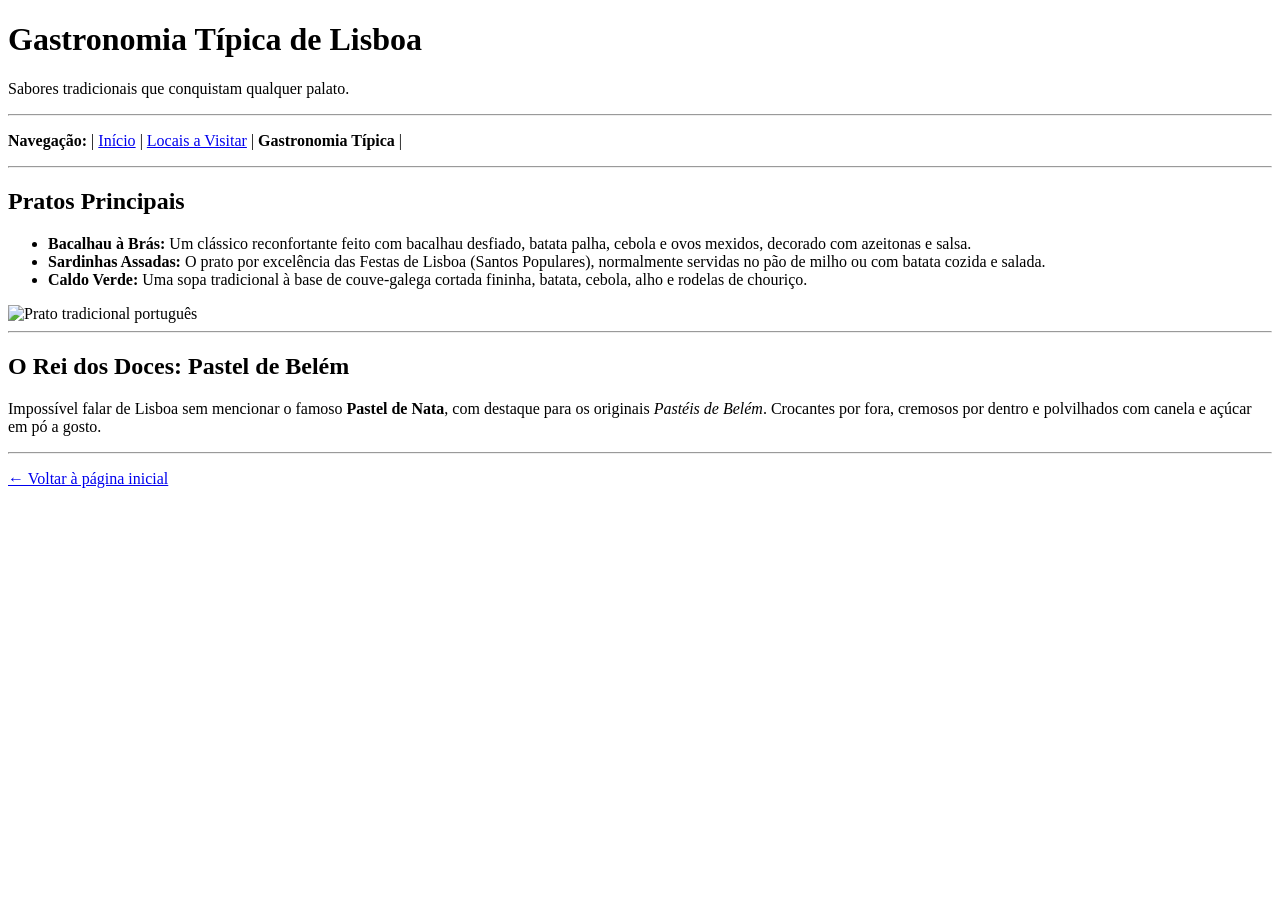
==== gastronomia.html @ 052ead87 "Add files via upload" ====
<!doctype html>
<html lang="pt">
  <head>
    <meta charset="UTF-8" />
    <meta name="viewport" content="width=device-width, initial-scale=1.0" />
    <title>Guia Turístico de Lisboa - Gastronomia Típica</title>
  </head>
  <body>
    <!-- Cabeçalho Principal -->
    <h1>Gastronomia Típica de Lisboa</h1>
    <p>Sabores tradicionais que conquistam qualquer palato.</p>

    <hr />

    <!-- Menu de Navegação -->
    <nav>
      <p>
        <strong>Navegação:</strong> | 
        <a href="index.html">Início</a> | 
        <a href="locais.html">Locais a Visitar</a> | 
        <b>Gastronomia Típica</b> |
      </p>
    </nav>

    <hr />

    <!-- Pratos Principais -->
    <h2>Pratos Principais</h2>
    <ul>
      <li>
        <strong>Bacalhau à Brás:</strong> Um clássico reconfortante feito com bacalhau desfiado, 
        batata palha, cebola e ovos mexidos, decorado com azeitonas e salsa.
      </li>
      <li>
        <strong>Sardinhas Assadas:</strong> O prato por excelência das Festas de Lisboa (Santos Populares), 
        normalmente servidas no pão de milho ou com batata cozida e salada.
      </li>
      <li>
        <strong>Caldo Verde:</strong> Uma sopa tradicional à base de couve-galega cortada fininha, 
        batata, cebola, alho e rodelas de chouriço.
      </li>
    </ul>

    <!-- Imagem de Gastronomia -->
    <img 
      src="https://images.unsplash.com/photo-1534422298391-e4f8c172dddb?w=600" 
      alt="Prato tradicional português" 
      width="500" 
    />

    <hr />

    <!-- Sobremesas e Doces -->
    <h2>O Rei dos Doces: Pastel de Belém</h2>
    <p>
      Impossível falar de Lisboa sem mencionar o famoso <strong>Pastel de Nata</strong>, com destaque 
      para os originais <em>Pastéis de Belém</em>. Crocantes por fora, cremosos por dentro e polvilhados 
      com canela e açúcar em pó a gosto.
    </p>

    <hr />

    <p><a href="index.html">← Voltar à página inicial</a></p>
  </body>
</html>
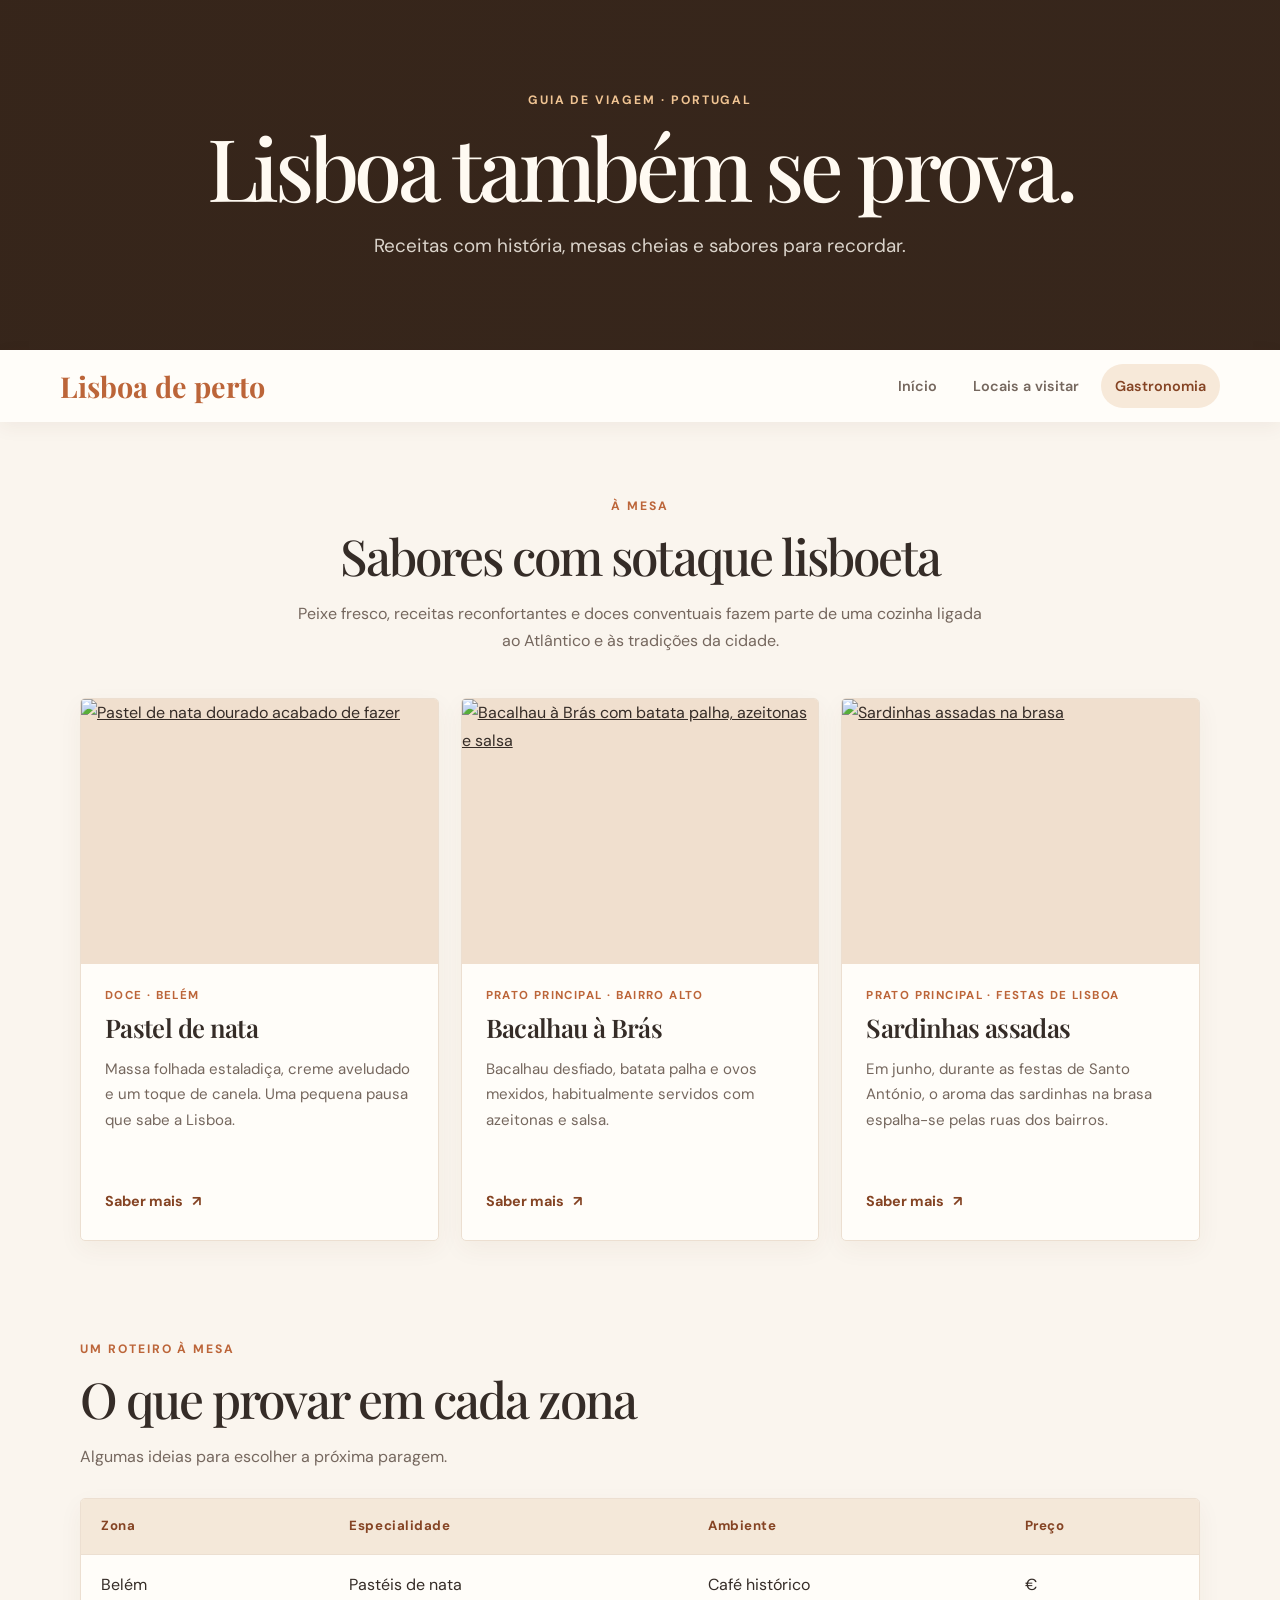
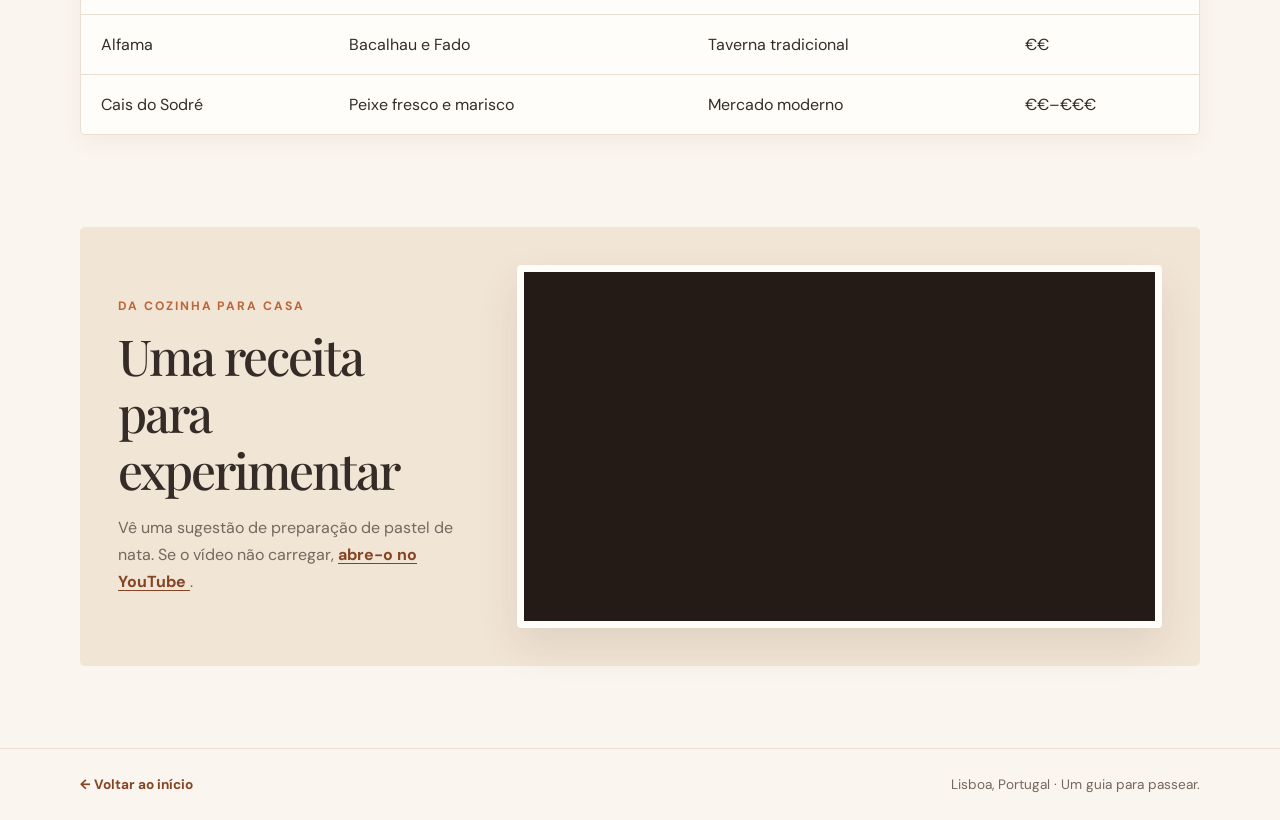
==== commit 82564e32: "Atualizar HTML, criar pasta e ficheiros CSS e atualizar zip" ====
--- a/gastronomia.html
+++ b/gastronomia.html
@@ -3,63 +3,208 @@
   <head>
     <meta charset="UTF-8" />
     <meta name="viewport" content="width=device-width, initial-scale=1.0" />
-    <title>Guia Turístico de Lisboa - Gastronomia Típica</title>
+    <meta
+      name="description"
+      content="Descobre alguns dos sabores mais conhecidos de Lisboa e onde os encontrar."
+    />
+    <title>Gastronomia — Lisboa</title>
+    <link rel="stylesheet" href="css/gastronomia.css" />
   </head>
   <body>
-    <!-- Cabeçalho Principal -->
-    <h1>Gastronomia Típica de Lisboa</h1>
-    <p>Sabores tradicionais que conquistam qualquer palato.</p>
-
-    <hr />
-
-    <!-- Menu de Navegação -->
-    <nav>
-      <p>
-        <strong>Navegação:</strong> | 
-        <a href="index.html">Início</a> | 
-        <a href="locais.html">Locais a Visitar</a> | 
-        <b>Gastronomia Típica</b> |
-      </p>
-    </nav>
-
-    <hr />
-
-    <!-- Pratos Principais -->
-    <h2>Pratos Principais</h2>
-    <ul>
-      <li>
-        <strong>Bacalhau à Brás:</strong> Um clássico reconfortante feito com bacalhau desfiado, 
-        batata palha, cebola e ovos mexidos, decorado com azeitonas e salsa.
-      </li>
-      <li>
-        <strong>Sardinhas Assadas:</strong> O prato por excelência das Festas de Lisboa (Santos Populares), 
-        normalmente servidas no pão de milho ou com batata cozida e salada.
-      </li>
-      <li>
-        <strong>Caldo Verde:</strong> Uma sopa tradicional à base de couve-galega cortada fininha, 
-        batata, cebola, alho e rodelas de chouriço.
-      </li>
-    </ul>
-
-    <!-- Imagem de Gastronomia -->
-    <img 
-      src="https://images.unsplash.com/photo-1534422298391-e4f8c172dddb?w=600" 
-      alt="Prato tradicional português" 
-      width="500" 
-    />
-
-    <hr />
-
-    <!-- Sobremesas e Doces -->
-    <h2>O Rei dos Doces: Pastel de Belém</h2>
-    <p>
-      Impossível falar de Lisboa sem mencionar o famoso <strong>Pastel de Nata</strong>, com destaque 
-      para os originais <em>Pastéis de Belém</em>. Crocantes por fora, cremosos por dentro e polvilhados 
-      com canela e açúcar em pó a gosto.
-    </p>
-
-    <hr />
-
-    <p><a href="index.html">← Voltar à página inicial</a></p>
+    <header class="site-header">
+      <div class="hero">
+        <p class="eyebrow">Guia de viagem · Portugal</p>
+        <h1>Lisboa também se prova.</h1>
+        <p class="hero-intro">
+          Receitas com história, mesas cheias e sabores para recordar.
+        </p>
+      </div>
+      <nav class="site-nav" aria-label="Navegação principal">
+        <a class="brand" href="index.html" aria-label="Lisboa de perto — início">Lisboa de perto</a>
+        <div class="nav-links">
+          <a href="index.html">Início</a>
+          <a href="locais.html">Locais a visitar</a>
+          <a href="gastronomia.html" aria-current="page">Gastronomia</a>
+        </div>
+      </nav>
+    </header>
+
+    <main>
+      <section class="page-intro">
+        <p class="eyebrow">À mesa</p>
+        <h2>Sabores com sotaque lisboeta</h2>
+        <p>
+          Peixe fresco, receitas reconfortantes e doces conventuais fazem parte
+          de uma cozinha ligada ao Atlântico e às tradições da cidade.
+        </p>
+      </section>
+
+      <section class="dishes-grid" aria-label="Pratos e doces típicos">
+        <article class="dish-card">
+          <a
+            class="dish-image"
+            href="https://pt.wikipedia.org/wiki/Pastel_de_nata"
+            target="_blank"
+            rel="noopener noreferrer"
+            aria-label="Saber mais sobre o pastel de nata"
+          >
+            <img
+              src="https://thumb.wikimedia.org/wikipedia/commons/thumb/1/16/Pastel_de_nata_%2818616473070%29.jpg/960px-Pastel_de_nata_%2818616473070%29.jpg?utm_source=commons.wikimedia.org&amp;utm_campaign=imageinfo&amp;utm_content=thumbnail"
+              alt="Pastel de nata dourado acabado de fazer"
+              loading="lazy"
+            />
+          </a>
+          <div class="dish-copy">
+            <p class="dish-type">Doce · Belém</p>
+            <h3>Pastel de nata</h3>
+            <p>
+              Massa folhada estaladiça, creme aveludado e um toque de canela.
+              Uma pequena pausa que sabe a Lisboa.
+            </p>
+            <a
+              class="text-link"
+              href="https://pt.wikipedia.org/wiki/Pastel_de_nata"
+              target="_blank"
+              rel="noopener noreferrer"
+            >
+              Saber mais <span aria-hidden="true">↗</span>
+            </a>
+          </div>
+        </article>
+
+        <article class="dish-card">
+          <a
+            class="dish-image"
+            href="https://pt.wikipedia.org/wiki/Bacalhau_%C3%A0_Br%C3%A1s"
+            target="_blank"
+            rel="noopener noreferrer"
+            aria-label="Saber mais sobre o bacalhau à Brás"
+          >
+            <img
+              src="https://thumb.wikimedia.org/wikipedia/commons/thumb/3/39/Bacalhau_a_Bras.jpg/960px-Bacalhau_a_Bras.jpg?utm_source=commons.wikimedia.org&amp;utm_campaign=imageinfo&amp;utm_content=thumbnail"
+              alt="Bacalhau à Brás com batata palha, azeitonas e salsa"
+              loading="lazy"
+            />
+          </a>
+          <div class="dish-copy">
+            <p class="dish-type">Prato principal · Bairro Alto</p>
+            <h3>Bacalhau à Brás</h3>
+            <p>
+              Bacalhau desfiado, batata palha e ovos mexidos, habitualmente
+              servidos com azeitonas e salsa.
+            </p>
+            <a
+              class="text-link"
+              href="https://pt.wikipedia.org/wiki/Bacalhau_%C3%A0_Br%C3%A1s"
+              target="_blank"
+              rel="noopener noreferrer"
+            >
+              Saber mais <span aria-hidden="true">↗</span>
+            </a>
+          </div>
+        </article>
+
+        <article class="dish-card">
+          <a
+            class="dish-image"
+            href="https://pt.wikipedia.org/wiki/Sardinha_assada"
+            target="_blank"
+            rel="noopener noreferrer"
+            aria-label="Saber mais sobre sardinhas assadas"
+          >
+            <img
+              src="https://upload.wikimedia.org/wikipedia/commons/c/c2/Grilled_Sardines_5.50%E2%82%AC_Marisqueira_O_Varino_Nazar%C3%A9_%283785526688%29.jpg"
+              alt="Sardinhas assadas na brasa"
+              loading="lazy"
+            />
+          </a>
+          <div class="dish-copy">
+            <p class="dish-type">Prato principal · Festas de Lisboa</p>
+            <h3>Sardinhas assadas</h3>
+            <p>
+              Em junho, durante as festas de Santo António, o aroma das
+              sardinhas na brasa espalha-se pelas ruas dos bairros.
+            </p>
+            <a
+              class="text-link"
+              href="https://pt.wikipedia.org/wiki/Sardinha_assada"
+              target="_blank"
+              rel="noopener noreferrer"
+            >
+              Saber mais <span aria-hidden="true">↗</span>
+            </a>
+          </div>
+        </article>
+      </section>
+
+      <section class="restaurants-section" aria-labelledby="restaurantes">
+        <div class="section-heading">
+          <p class="eyebrow">Um roteiro à mesa</p>
+          <h2 id="restaurantes">O que provar em cada zona</h2>
+          <p>Algumas ideias para escolher a próxima paragem.</p>
+        </div>
+        <div class="table-wrap">
+          <table>
+            <thead>
+              <tr>
+                <th scope="col">Zona</th>
+                <th scope="col">Especialidade</th>
+                <th scope="col">Ambiente</th>
+                <th scope="col">Preço</th>
+              </tr>
+            </thead>
+            <tbody>
+              <tr>
+                <td>Belém</td>
+                <td>Pastéis de nata</td>
+                <td>Café histórico</td>
+                <td>€</td>
+              </tr>
+              <tr>
+                <td>Alfama</td>
+                <td>Bacalhau e Fado</td>
+                <td>Taverna tradicional</td>
+                <td>€€</td>
+              </tr>
+              <tr>
+                <td>Cais do Sodré</td>
+                <td>Peixe fresco e marisco</td>
+                <td>Mercado moderno</td>
+                <td>€€–€€€</td>
+              </tr>
+            </tbody>
+          </table>
+        </div>
+      </section>
+
+      <section class="video-section" aria-labelledby="video-receita">
+        <div class="video-copy">
+          <p class="eyebrow">Da cozinha para casa</p>
+          <h2 id="video-receita">Uma receita para experimentar</h2>
+          <p>
+            Vê uma sugestão de preparação de pastel de nata. Se o vídeo não
+            carregar,
+            <a href="https://www.youtube.com/watch?v=D7qo84QYQoI">
+              abre-o no YouTube
+            </a>.
+          </p>
+        </div>
+        <div class="video-card">
+          <iframe
+            src="https://www.youtube-nocookie.com/embed/D7qo84QYQoI"
+            title="Vídeo com uma receita de pastel de nata"
+            loading="lazy"
+            allow="accelerometer; autoplay; clipboard-write; encrypted-media; gyroscope; picture-in-picture; web-share"
+            referrerpolicy="strict-origin-when-cross-origin"
+            allowfullscreen
+          ></iframe>
+        </div>
+      </section>
+    </main>
+
+    <footer class="site-footer">
+      <a href="index.html">← Voltar ao início</a>
+      <p>Lisboa, Portugal <span aria-hidden="true">·</span> Um guia para passear.</p>
+    </footer>
   </body>
-</html>+</html>
--- a/css/gastronomia.css
+++ b/css/gastronomia.css
@@ -0,0 +1,477 @@
+@import url("https://fonts.googleapis.com/css2?family=DM+Sans:wght@400;500;600;700&family=Playfair+Display:wght@500;600;700&display=swap");
+
+:root {
+  color-scheme: light;
+  --ink: #352c27;
+  --muted: #75675e;
+  --paper: #faf5ee;
+  --surface: #fffdf9;
+  --accent: #bc6539;
+  --accent-dark: #854424;
+  --line: #ecdfd1;
+  --serif: "Playfair Display", Georgia, serif;
+  --sans: "DM Sans", Arial, sans-serif;
+  --shadow: 0 18px 42px rgba(91, 53, 28, 0.11);
+}
+
+* {
+  box-sizing: border-box;
+}
+
+html {
+  scroll-behavior: smooth;
+}
+
+body {
+  margin: 0;
+  background: var(--paper);
+  color: var(--ink);
+  font-family: var(--sans);
+  line-height: 1.7;
+}
+
+a {
+  color: inherit;
+}
+
+a:focus-visible {
+  outline: 3px solid var(--accent);
+  outline-offset: 4px;
+}
+
+.site-header {
+  color: #fffaf2;
+  background: #38281e;
+}
+
+.hero {
+  min-height: 350px;
+  display: grid;
+  align-content: center;
+  justify-items: center;
+  padding: 70px 24px 66px;
+  text-align: center;
+  background:
+    linear-gradient(115deg, rgba(54, 37, 26, 0.93), rgba(54, 37, 26, 0.58)),
+    url("https://images.unsplash.com/photo-1555881400-74d7acaacd8b?w=1800&q=85")
+      center 53% / cover;
+}
+
+.eyebrow {
+  margin: 0 0 12px;
+  color: var(--accent);
+  font-size: 0.76rem;
+  font-weight: 700;
+  letter-spacing: 0.16em;
+  line-height: 1.4;
+  text-transform: uppercase;
+}
+
+.hero .eyebrow {
+  color: #f0c493;
+}
+
+.hero h1 {
+  max-width: 900px;
+  margin: 0;
+  font-family: var(--serif);
+  font-size: clamp(2.8rem, 7vw, 5.4rem);
+  font-weight: 500;
+  letter-spacing: -0.05em;
+  line-height: 1.06;
+  animation: rise-in 700ms ease-out both;
+}
+
+.hero-intro {
+  max-width: 560px;
+  margin: 18px 0 0;
+  color: rgba(255, 250, 242, 0.82);
+  font-size: clamp(1rem, 2vw, 1.18rem);
+  animation: rise-in 700ms 120ms ease-out both;
+}
+
+.site-nav {
+  min-height: 72px;
+  display: flex;
+  align-items: center;
+  justify-content: space-between;
+  gap: 24px;
+  padding: 0 max(24px, calc((100% - 1160px) / 2));
+  background: var(--surface);
+  color: var(--ink);
+  box-shadow: 0 5px 18px rgba(91, 53, 28, 0.06);
+}
+
+.brand {
+  color: var(--accent);
+  font-family: var(--serif);
+  font-size: 1.8rem;
+  font-weight: 700;
+  text-decoration: none;
+}
+
+.nav-links {
+  display: flex;
+  flex-wrap: wrap;
+  gap: 8px;
+}
+
+.nav-links a {
+  padding: 10px 14px;
+  border-radius: 999px;
+  color: var(--muted);
+  font-size: 0.9rem;
+  font-weight: 600;
+  text-decoration: none;
+  transition: background-color 180ms ease, color 180ms ease;
+}
+
+.nav-links a:hover,
+.nav-links a[aria-current="page"] {
+  background: #f7e9d9;
+  color: var(--accent-dark);
+}
+
+main {
+  width: min(1120px, calc(100% - 48px));
+  margin: 0 auto;
+}
+
+.page-intro {
+  max-width: 690px;
+  margin: 0 auto;
+  padding: 76px 0 44px;
+  text-align: center;
+  animation: rise-in 650ms ease-out both;
+}
+
+.page-intro h2,
+.section-heading h2,
+.video-copy h2 {
+  margin: 0;
+  font-family: var(--serif);
+  font-size: clamp(2rem, 4vw, 3.1rem);
+  font-weight: 500;
+  letter-spacing: -0.04em;
+  line-height: 1.15;
+}
+
+.page-intro > p:last-child,
+.section-heading > p:last-child,
+.video-copy > p:last-child {
+  margin: 16px 0 0;
+  color: var(--muted);
+}
+
+.video-copy > p a {
+  color: var(--accent-dark);
+  font-weight: 700;
+  text-decoration-thickness: 1px;
+  text-underline-offset: 3px;
+}
+
+.dishes-grid {
+  display: grid;
+  grid-template-columns: repeat(3, minmax(0, 1fr));
+  gap: 22px;
+}
+
+.dish-card {
+  overflow: hidden;
+  border: 1px solid var(--line);
+  border-radius: 5px;
+  background: var(--surface);
+  box-shadow: 0 8px 24px rgba(91, 53, 28, 0.05);
+  animation: rise-in 650ms both;
+  transition: transform 220ms ease, box-shadow 220ms ease;
+}
+
+.dish-card:nth-child(2) {
+  animation-delay: 100ms;
+}
+
+.dish-card:nth-child(3) {
+  animation-delay: 200ms;
+}
+
+.dish-card:hover {
+  transform: translateY(-6px);
+  box-shadow: var(--shadow);
+}
+
+.dish-image {
+  display: block;
+  overflow: hidden;
+  background: #f0dfce;
+}
+
+.dish-image img {
+  display: block;
+  width: 100%;
+  aspect-ratio: 1.35;
+  object-fit: cover;
+  transition: transform 500ms cubic-bezier(0.2, 0.7, 0.2, 1);
+}
+
+.dish-card:hover .dish-image img {
+  transform: scale(1.055);
+}
+
+.dish-copy {
+  padding: 22px 24px 26px;
+}
+
+.dish-type {
+  margin: 0 0 7px;
+  color: var(--accent);
+  font-size: 0.72rem;
+  font-weight: 700;
+  letter-spacing: 0.12em;
+  text-transform: uppercase;
+}
+
+.dish-copy h3 {
+  margin: 0;
+  font-family: var(--serif);
+  font-size: 1.6rem;
+  font-weight: 600;
+  letter-spacing: -0.025em;
+  line-height: 1.2;
+}
+
+.dish-copy > p:not(.dish-type) {
+  min-height: 112px;
+  margin: 14px 0 18px;
+  color: var(--muted);
+  font-size: 0.94rem;
+}
+
+.text-link {
+  display: inline-flex;
+  align-items: center;
+  gap: 9px;
+  color: var(--accent-dark);
+  font-size: 0.9rem;
+  font-weight: 700;
+  text-decoration: none;
+}
+
+.text-link span {
+  transition: transform 180ms ease;
+}
+
+.text-link:hover span {
+  transform: translate(3px, -3px);
+}
+
+.restaurants-section {
+  margin-top: 100px;
+}
+
+.section-heading {
+  margin-bottom: 28px;
+}
+
+.table-wrap {
+  overflow-x: auto;
+  border: 1px solid var(--line);
+  border-radius: 5px;
+  background: var(--surface);
+  box-shadow: 0 8px 24px rgba(91, 53, 28, 0.05);
+}
+
+table {
+  width: 100%;
+  border-collapse: collapse;
+  text-align: left;
+}
+
+th,
+td {
+  padding: 16px 20px;
+  border-bottom: 1px solid var(--line);
+}
+
+thead {
+  background: #f4e8d9;
+  color: var(--accent-dark);
+  font-size: 0.83rem;
+  letter-spacing: 0.04em;
+}
+
+tbody tr {
+  transition: background-color 160ms ease;
+}
+
+tbody tr:hover {
+  background: #fff8ef;
+}
+
+tbody tr:last-child td {
+  border-bottom: 0;
+}
+
+.video-section {
+  display: grid;
+  grid-template-columns: 0.7fr 1.3fr;
+  align-items: center;
+  gap: 52px;
+  margin-top: 92px;
+  padding: 38px;
+  border-radius: 5px;
+  background: #f1e5d6;
+}
+
+.video-card {
+  overflow: hidden;
+  aspect-ratio: 16 / 9;
+  border: 7px solid var(--surface);
+  border-radius: 4px;
+  background: #251b16;
+  box-shadow: var(--shadow);
+  transition: transform 220ms ease, box-shadow 220ms ease;
+}
+
+.video-card:hover {
+  transform: translateY(-4px);
+  box-shadow: 0 22px 48px rgba(91, 53, 28, 0.17);
+}
+
+.video-card iframe {
+  display: block;
+  width: 100%;
+  height: 100%;
+  border: 0;
+}
+
+.site-footer {
+  display: flex;
+  justify-content: space-between;
+  gap: 16px;
+  margin-top: 82px;
+  padding: 24px max(24px, calc((100% - 1120px) / 2));
+  border-top: 1px solid var(--line);
+  color: var(--muted);
+  font-size: 0.85rem;
+}
+
+.site-footer p {
+  margin: 0;
+}
+
+.site-footer a {
+  color: var(--accent-dark);
+  font-weight: 700;
+  text-decoration: none;
+}
+
+@keyframes rise-in {
+  from {
+    opacity: 0;
+    transform: translateY(18px);
+  }
+  to {
+    opacity: 1;
+    transform: translateY(0);
+  }
+}
+
+@media (max-width: 850px) {
+  .dishes-grid {
+    grid-template-columns: repeat(2, minmax(0, 1fr));
+  }
+
+  .video-section {
+    grid-template-columns: 1fr;
+    gap: 24px;
+  }
+}
+
+@media (max-width: 600px) {
+  .hero {
+    min-height: 300px;
+    padding: 56px 20px;
+  }
+
+  .site-nav {
+    min-height: 64px;
+    display: grid;
+    justify-content: stretch;
+    gap: 4px;
+    padding: 10px 16px;
+  }
+
+  .nav-links {
+    justify-content: flex-start;
+    gap: 2px;
+  }
+
+  .nav-links a {
+    padding: 9px 10px;
+    font-size: 0.82rem;
+  }
+
+  main {
+    width: min(100% - 36px, 480px);
+  }
+
+  .page-intro {
+    padding: 58px 0 34px;
+  }
+
+  .dishes-grid {
+    grid-template-columns: 1fr;
+    gap: 18px;
+  }
+
+  .dish-copy > p:not(.dish-type) {
+    min-height: auto;
+  }
+
+  .restaurants-section {
+    margin-top: 68px;
+  }
+
+  th,
+  td {
+    padding: 13px 14px;
+    font-size: 0.86rem;
+  }
+
+  .video-section {
+    gap: 22px;
+    margin-top: 68px;
+    padding: 24px 18px;
+  }
+
+  .site-footer {
+    flex-direction: column;
+    margin-top: 58px;
+  }
+}
+
+@media (max-width: 400px) {
+  .site-nav {
+    align-items: flex-start;
+  }
+
+  .nav-links {
+    display: grid;
+    grid-template-columns: repeat(2, auto);
+  }
+
+  .nav-links a {
+    text-align: center;
+  }
+}
+
+@media (prefers-reduced-motion: reduce) {
+  *,
+  *::before,
+  *::after {
+    scroll-behavior: auto !important;
+    animation-duration: 0.01ms !important;
+    animation-iteration-count: 1 !important;
+    transition-duration: 0.01ms !important;
+  }
+}
